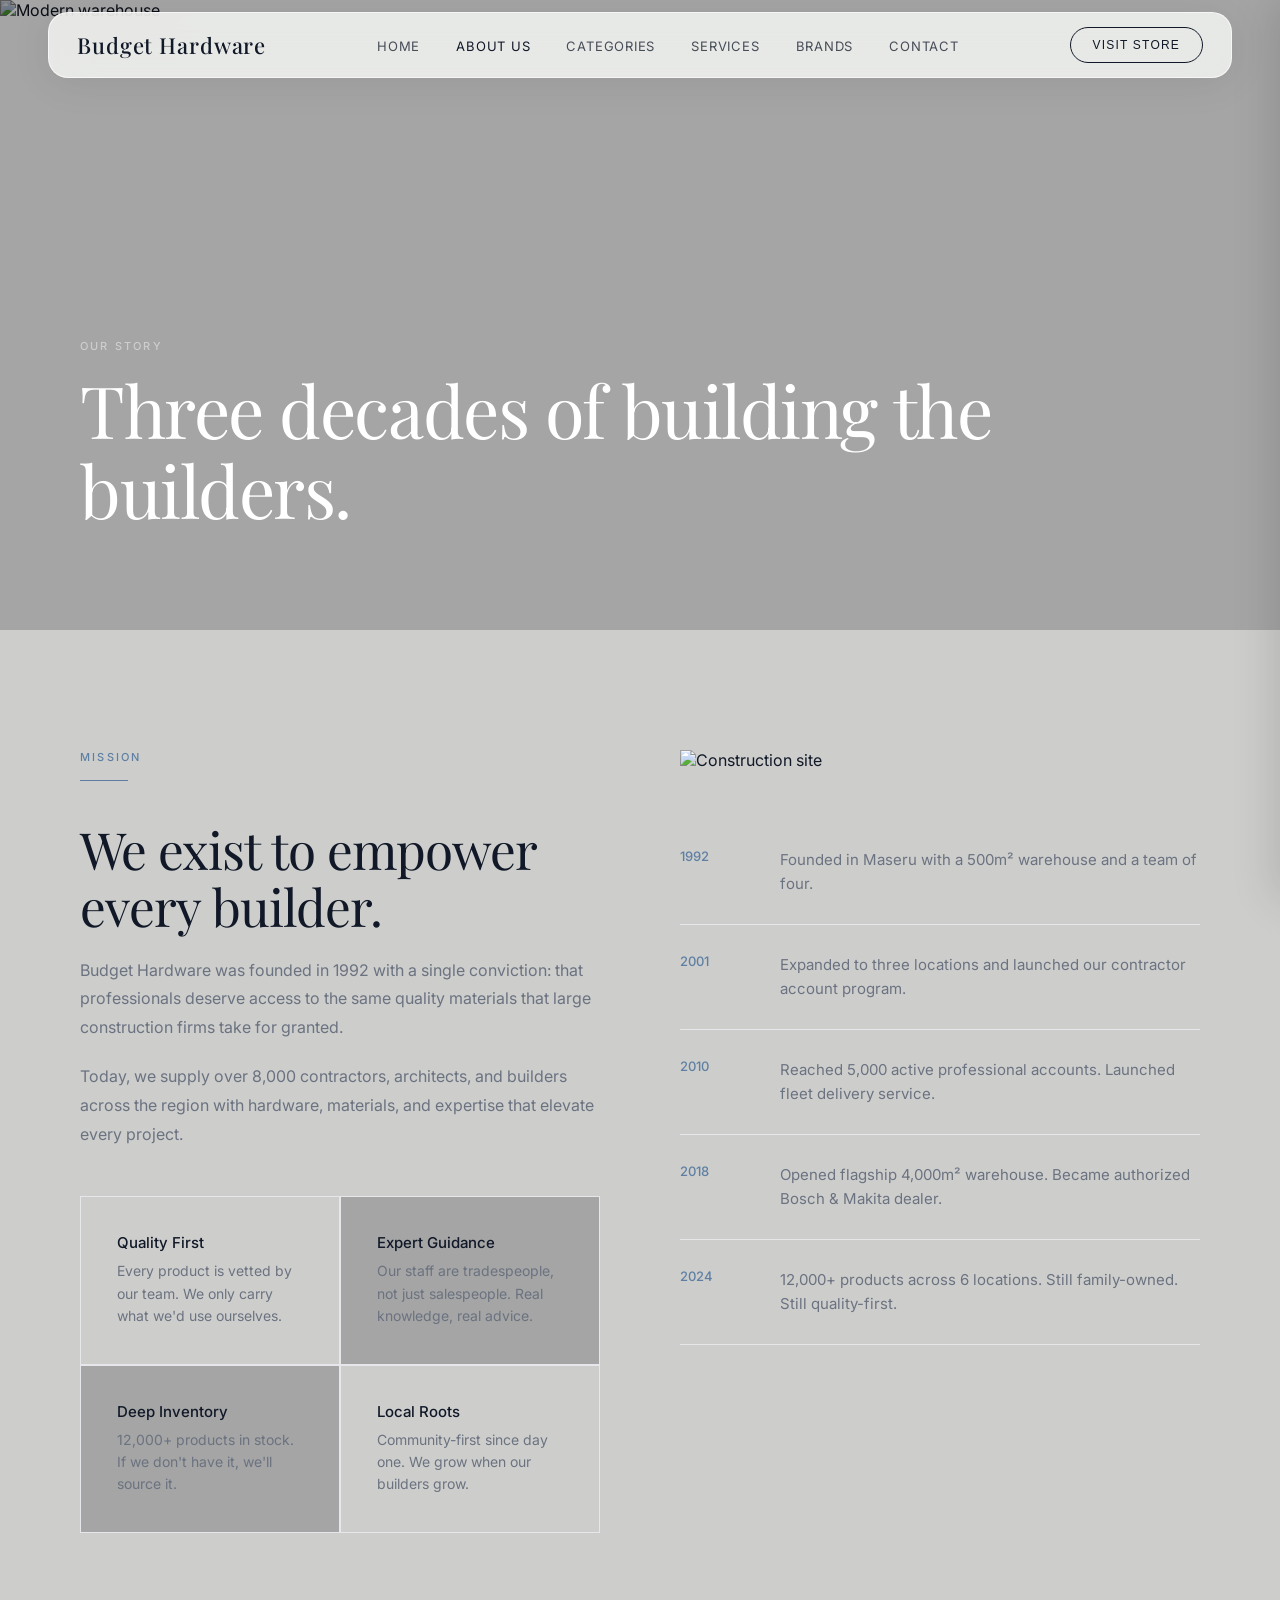
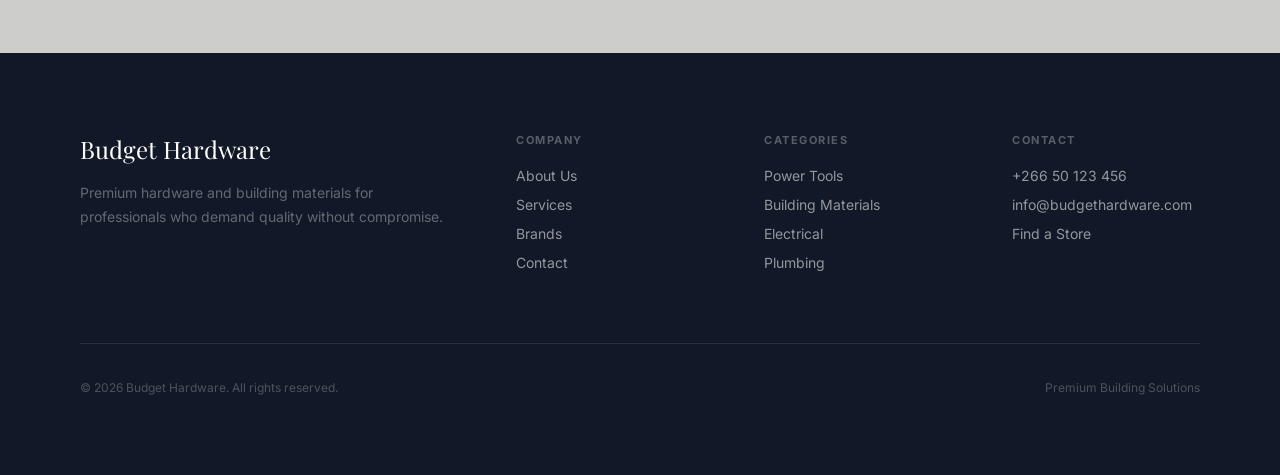
==== Budget-Hardware-Website/about.html @ c2e6a3e8 "Add files via upload" ====
<!DOCTYPE html>
<html lang="en">
<head>
<meta charset="UTF-8"/>
<meta name="viewport" content="width=device-width, initial-scale=1.0"/>
<title>About Us — Budget Hardware</title>
<link rel="preconnect" href="https://fonts.googleapis.com"/>
<link rel="preconnect" href="https://fonts.gstatic.com" crossorigin/>
<link href="https://fonts.googleapis.com/css2?family=Inter:wght@300;400;500;600&family=Playfair+Display:wght@400;500&display=swap" rel="stylesheet"/>
<link rel="stylesheet" href="css/style.css"/>
</head>
<body data-page="about">

<!-- NAV -->
<nav id="nav" class="scrolled">
  <div class="nav-inner">
    <a class="nav-logo" onclick="goPage('home')">Budget Hardware</a>
    <ul class="nav-links">
      <li><a onclick="goPage('home')" data-page="home">Home</a></li>
      <li><a onclick="goPage('about')" data-page="about">About Us</a></li>
      <li><a onclick="goPage('categories')" data-page="categories">Categories</a></li>
      <li><a onclick="goPage('services')" data-page="services">Services</a></li>
      <li><a onclick="goPage('brands')" data-page="brands">Brands</a></li>
      <li><a onclick="goPage('contact')" data-page="contact">Contact</a></li>
    </ul>
    <button class="nav-cta" onclick="goPage('contact')">Visit Store</button>
    <button class="nav-menu-btn" id="navMenuBtn" aria-label="Open menu"><span></span><span></span><span></span></button>
  </div>
</nav>

<!-- MOBILE NAV PANEL -->
<div class="nav-mobile-backdrop" id="navMobileBackdrop"></div>
<div class="nav-mobile-panel" id="navMobilePanel">
  <ul class="nav-mobile-links">
    <li><a onclick="goPage('home')" data-page="home">Home</a></li>
    <li><a onclick="goPage('about')" data-page="about">About Us</a></li>
    <li><a onclick="goPage('categories')" data-page="categories">Categories</a></li>
    <li><a onclick="goPage('services')" data-page="services">Services</a></li>
    <li><a onclick="goPage('brands')" data-page="brands">Brands</a></li>
    <li><a onclick="goPage('contact')" data-page="contact">Contact</a></li>
  </ul>
  <button class="nav-mobile-cta" onclick="goPage('contact')">Visit Store</button>
</div>

<div class="page active" id="page-about">
  <div class="about-hero">
    <img src="https://images.unsplash.com/photo-1497366216548-37526070297c?w=1400&q=80" alt="Modern warehouse" loading="lazy"/>
    <div class="about-hero-content">
      <div>
        <p class="section-eyebrow" style="color:rgba(255,255,255,0.45)">Our Story</p>
        <h2 class="section-h2">Three decades of building the builders.</h2>
      </div>
    </div>
  </div>

  <section class="about-body">
    <div class="about-grid">
      <div>
        <p class="section-eyebrow">Mission</p>
        <div class="divider"></div>
        <h2 class="section-h2">We exist to empower every builder.</h2>
        <p class="section-body" style="margin-bottom:20px">Budget Hardware was founded in 1992 with a single conviction: that professionals deserve access to the same quality materials that large construction firms take for granted.</p>
        <p class="section-body">Today, we supply over 8,000 contractors, architects, and builders across the region with hardware, materials, and expertise that elevate every project.</p>
        <div class="values-grid" style="margin-top:48px">
          <div class="value-card">
            <div class="value-title">Quality First</div>
            <div class="value-desc">Every product is vetted by our team. We only carry what we'd use ourselves.</div>
          </div>
          <div class="value-card" style="background:var(--bg)">
            <div class="value-title">Expert Guidance</div>
            <div class="value-desc">Our staff are tradespeople, not just salespeople. Real knowledge, real advice.</div>
          </div>
          <div class="value-card" style="background:var(--bg)">
            <div class="value-title">Deep Inventory</div>
            <div class="value-desc">12,000+ products in stock. If we don't have it, we'll source it.</div>
          </div>
          <div class="value-card">
            <div class="value-title">Local Roots</div>
            <div class="value-desc">Community-first since day one. We grow when our builders grow.</div>
          </div>
        </div>
      </div>
      <div>
        <img src="https://images.unsplash.com/photo-1504307651254-35680f356dfd?w=800&q=80" alt="Construction site" style="width:100%;aspect-ratio:3/4;object-fit:cover;margin-bottom:2px" loading="lazy"/>
        <div class="timeline">
          <div class="tl-item">
            <span class="tl-year">1992</span>
            <span class="tl-desc">Founded in Maseru with a 500m² warehouse and a team of four.</span>
          </div>
          <div class="tl-item">
            <span class="tl-year">2001</span>
            <span class="tl-desc">Expanded to three locations and launched our contractor account program.</span>
          </div>
          <div class="tl-item">
            <span class="tl-year">2010</span>
            <span class="tl-desc">Reached 5,000 active professional accounts. Launched fleet delivery service.</span>
          </div>
          <div class="tl-item">
            <span class="tl-year">2018</span>
            <span class="tl-desc">Opened flagship 4,000m² warehouse. Became authorized Bosch & Makita dealer.</span>
          </div>
          <div class="tl-item">
            <span class="tl-year">2024</span>
            <span class="tl-desc">12,000+ products across 6 locations. Still family-owned. Still quality-first.</span>
          </div>
        </div>
      </div>
    </div>
  </section>

  <footer>
    <div class="footer-inner">
      <div class="footer-top">
        <div><div class="footer-brand">Budget Hardware</div><p class="footer-tagline">Premium hardware and building materials for professionals who demand quality without compromise.</p></div>
        <div class="footer-col"><h4>Company</h4><a onclick="goPage('about')">About Us</a><a onclick="goPage('services')">Services</a><a onclick="goPage('brands')">Brands</a><a onclick="goPage('contact')">Contact</a></div>
        <div class="footer-col"><h4>Categories</h4><a onclick="goPage('categories')">Power Tools</a><a onclick="goPage('categories')">Building Materials</a><a onclick="goPage('categories')">Electrical</a><a onclick="goPage('categories')">Plumbing</a></div>
        <div class="footer-col"><h4>Contact</h4><a>+266 50 123 456</a><a>info@budgethardware.com</a><a onclick="goPage('contact')">Find a Store</a></div>
      </div>
      <div class="footer-bottom"><span class="footer-copy">© 2026 Budget Hardware. All rights reserved.</span><span class="footer-copy">Premium Building Solutions</span></div>
    </div>
  </footer>
</div>

<script src="js/main.js"></script>
</body>
</html>
---- Budget-Hardware-Website/css/style.css ----
*, *::before, *::after { margin:0; padding:0; box-sizing:border-box; }

:root {
  --bg: #a4a5a4;
  --white: #cdcecc;
  --ink: #111827;
  --muted: #6B7280;
  --accent: #5E7FA3;
  --accent-h: #4D6E90;
  --border: #E5E7EB;
  --sans: 'Inter', system-ui, sans-serif;
  --serif: 'Playfair Display', Georgia, serif;
}

html { scroll-behavior: smooth; }
body { font-family: var(--sans); background: var(--bg); color: var(--ink); overflow-x: hidden; }

/* ── NAV ── */
#nav {
  position: fixed; top: 0; left: 0; right: 0; z-index: 100;
  transition: all 0.5s cubic-bezier(0.16, 1, 0.3, 1);
  padding: 0 48px;
}
#nav.transparent .nav-inner {
  background: transparent;
  border: none;
  box-shadow: none;
  border-radius: 0;
  padding: 28px 0;
  max-width: none;
  margin: 0;
}
#nav.transparent .nav-logo,
#nav.transparent .nav-links a { color: #fff; }
#nav.transparent .nav-cta {
  border-color: rgba(255,255,255,0.5);
  color: #fff;
}
#nav.transparent .nav-menu-btn span { background: #fff; }
#nav.transparent .nav-cta:hover { background: rgba(255,255,255,0.15); }
#nav.scrolled { padding: 12px 48px; }
#nav.scrolled .nav-inner {
  background: rgba(244,245,243,0.85);
  backdrop-filter: blur(20px) saturate(1.5);
  -webkit-backdrop-filter: blur(20px) saturate(1.5);
  border: 1px solid rgba(255,255,255,0.6);
  box-shadow: 0 4px 40px rgba(0,0,0,0.08);
  border-radius: 20px;
  padding: 14px 28px;
  max-width: 1400px;
  margin: 0 auto;
}
.nav-inner { display: flex; align-items: center; justify-content: space-between; transition: all 0.5s cubic-bezier(0.16,1,0.3,1); }
.nav-logo { font-family: var(--serif); font-size: 22px; font-weight: 500; color: var(--ink); text-decoration: none; letter-spacing: 0.04em; transition: color 0.3s; }
.nav-links { display: flex; gap: 36px; list-style: none; }
.nav-links a { font-size: 13px; font-weight: 400; letter-spacing: 0.06em; color: var(--ink); text-decoration: none; text-transform: uppercase; transition: color 0.3s, opacity 0.3s; opacity: 0.75; cursor: pointer; }
.nav-links a:hover { opacity: 1; color: var(--accent); }
.nav-links a.active { opacity: 1; }
.nav-cta {
  font-size: 12px; font-weight: 500; letter-spacing: 0.1em; text-transform: uppercase;
  padding: 10px 22px; border: 1px solid var(--ink); border-radius: 100px;
  background: transparent; color: var(--ink); cursor: pointer;
  transition: all 0.3s;
}
.nav-cta:hover { background: var(--ink); color: #fff; }

/* ── MOBILE NAV TOGGLE ── */
.nav-menu-btn {
  display: none;
  flex-direction: column;
  justify-content: center;
  gap: 5px;
  width: 32px; height: 32px;
  background: transparent; border: none; cursor: pointer;
  padding: 0;
  z-index: 110;
}
.nav-menu-btn span {
  display: block; width: 100%; height: 1.5px;
  background: var(--ink);
  transition: all 0.3s cubic-bezier(0.16,1,0.3,1);
  transform-origin: center;
}
.nav-menu-btn.open span:nth-child(1) { transform: translateY(6.5px) rotate(45deg); }
.nav-menu-btn.open span:nth-child(2) { opacity: 0; }
.nav-menu-btn.open span:nth-child(3) { transform: translateY(-6.5px) rotate(-45deg); }
#nav.transparent .nav-menu-btn.open span { background: #fff; }

.nav-mobile-panel {
  position: fixed; top: 0; right: 0; height: 100vh; width: 100%; max-width: 360px;
  background: var(--white);
  box-shadow: -8px 0 40px rgba(0,0,0,0.12);
  z-index: 105;
  transform: translateX(100%);
  transition: transform 0.45s cubic-bezier(0.16,1,0.3,1);
  display: flex; flex-direction: column;
  padding: 100px 40px 40px;
}
.nav-mobile-panel.open { transform: translateX(0); }
.nav-mobile-links { display: flex; flex-direction: column; gap: 4px; list-style: none; }
.nav-mobile-links a {
  font-family: var(--serif); font-size: 28px; font-weight: 400; color: var(--ink);
  text-decoration: none; padding: 14px 0; border-bottom: 1px solid var(--border);
  cursor: pointer; transition: color 0.3s;
}
.nav-mobile-links a:hover, .nav-mobile-links a.active { color: var(--accent); }
.nav-mobile-cta {
  margin-top: 40px; align-self: flex-start;
  font-size: 12px; font-weight: 500; letter-spacing: 0.1em; text-transform: uppercase;
  padding: 14px 28px; border: 1px solid var(--ink); border-radius: 100px;
  background: var(--ink); color: #fff; cursor: pointer;
}
.nav-mobile-backdrop {
  position: fixed; inset: 0; background: rgba(17,24,39,0.4);
  z-index: 104; opacity: 0; pointer-events: none;
  transition: opacity 0.4s ease;
}
.nav-mobile-backdrop.open { opacity: 1; pointer-events: auto; }

/* ── PAGES ── */
.page { display: none; }
.page.active { display: block; }

/* ── HERO ── */
.hero {
  position: relative; width: 100vw; height: 100vh; min-height: 700px;
  overflow: hidden; display: flex; align-items: center;
}
.hero-bg {
  position: absolute; inset: 0;
  background-image: url('../images/hero.jpg');
  background-size: cover; background-position: center;
  transform: scale(1.08);
  transition: transform 8s cubic-bezier(0.16, 1, 0.3, 1);
  animation: heroZoom 8s cubic-bezier(0.16,1,0.3,1) forwards;
}
@keyframes heroZoom { from { transform: scale(1.08); } to { transform: scale(1.0); } }
.hero-overlay { position: absolute; inset: 0; background: linear-gradient(to right, rgba(0,0,0,0.65) 0%, rgba(0,0,0,0.3) 60%, rgba(0,0,0,0.1) 100%); }
.hero-word {
  position: absolute; bottom: -40px; right: -30px;
  font-family: var(--serif); font-size: clamp(200px, 30vw, 380px);
  font-weight: 500; color: rgba(255,255,255,0.04);
  line-height: 1; pointer-events: none; user-select: none;
  letter-spacing: -0.02em;
}
.hero-content {
  position: relative; z-index: 2;
  padding: 0 80px; max-width: 760px;
  animation: heroFade 1.2s cubic-bezier(0.16,1,0.3,1) 0.3s both;
}
@keyframes heroFade { from { opacity:0; transform: translateY(30px); } to { opacity:1; transform: translateY(0); } }
.hero-eyebrow { font-size: 11px; font-weight: 500; letter-spacing: 0.2em; text-transform: uppercase; color: rgba(255,255,255,0.55); margin-bottom: 24px; }
.hero-h1 { font-family: var(--serif); font-size: clamp(44px, 6vw, 80px); font-weight: 400; color: #fff; line-height: 1.08; margin-bottom: 28px; letter-spacing: -0.02em; }
.hero-sub { font-size: 16px; font-weight: 300; color: rgba(255,255,255,0.68); line-height: 1.7; max-width: 460px; margin-bottom: 44px; }
.hero-btns { display: flex; gap: 16px; flex-wrap: wrap; }
.btn-primary { font-size: 13px; font-weight: 500; letter-spacing: 0.08em; text-transform: uppercase; padding: 14px 32px; background: #fff; color: var(--ink); border: none; border-radius: 100px; cursor: pointer; transition: all 0.3s; }
.btn-primary:hover { background: var(--accent); color: #fff; transform: translateY(-1px); }
.btn-ghost { font-size: 13px; font-weight: 500; letter-spacing: 0.08em; text-transform: uppercase; padding: 14px 32px; background: transparent; color: #fff; border: 1px solid rgba(255,255,255,0.4); border-radius: 100px; cursor: pointer; transition: all 0.3s; }
.btn-ghost:hover { background: rgba(255,255,255,0.1); border-color: rgba(255,255,255,0.7); }
.hero-scroll { position: absolute; bottom: 36px; left: 80px; z-index: 2; display: flex; align-items: center; gap: 12px; }
.scroll-line { width: 48px; height: 1px; background: rgba(255,255,255,0.35); }
.scroll-label { font-size: 10px; letter-spacing: 0.2em; text-transform: uppercase; color: rgba(255,255,255,0.4); }

/* ── SECTION COMMONS ── */
section { padding: 120px 80px; }
.section-eyebrow { font-size: 11px; font-weight: 500; letter-spacing: 0.2em; text-transform: uppercase; color: var(--accent); margin-bottom: 16px; }
.section-h2 { font-family: var(--serif); font-size: clamp(32px, 4vw, 52px); font-weight: 400; line-height: 1.12; letter-spacing: -0.02em; margin-bottom: 20px; }
.section-body { font-size: 16px; color: var(--muted); line-height: 1.8; max-width: 560px; }
.divider { width: 48px; height: 1px; background: var(--accent); margin-bottom: 40px; }

/* ── HOME: INTRO ── */
.intro { background: var(--white); }
.intro-grid { display: grid; grid-template-columns: 1fr 1fr; gap: 80px; align-items: center; max-width: 1200px; margin: 0 auto; }
.intro-stat-grid { display: grid; grid-template-columns: 1fr 1fr; gap: 2px; margin-top: 60px; background: var(--border); border: 1px solid var(--border); }
.stat-cell { background: var(--bg); padding: 32px; }
.stat-num { font-family: var(--serif); font-size: 44px; font-weight: 400; color: var(--ink); letter-spacing: -0.02em; }
.stat-label { font-size: 12px; color: var(--muted); letter-spacing: 0.08em; text-transform: uppercase; margin-top: 4px; }
.intro-img { width: 100%; aspect-ratio: 3/4; object-fit: cover; }

/* ── HOME: CATEGORIES STRIP ── */
.cats-strip { background: var(--bg); }
.cats-header { display: flex; justify-content: space-between; align-items: flex-end; margin-bottom: 60px; max-width: 1200px; margin-left: auto; margin-right: auto; }
.cats-grid { display: grid; grid-template-columns: repeat(3, 1fr); gap: 2px; max-width: 1200px; margin: 0 auto; }
.cat-card { position: relative; overflow: hidden; aspect-ratio: 4/5; cursor: pointer; background: #222; }
.cat-card img { width: 100%; height: 100%; object-fit: cover; transition: transform 0.7s cubic-bezier(0.16,1,0.3,1); filter: brightness(0.65); }
.cat-card:hover img { transform: scale(1.06); filter: brightness(0.5); }
.cat-info { position: absolute; bottom: 0; left: 0; right: 0; padding: 32px; }
.cat-name { font-family: var(--serif); font-size: 22px; color: #fff; font-weight: 400; margin-bottom: 6px; }
.cat-count { font-size: 11px; color: rgba(185, 181, 181, 0.5); letter-spacing: 0.1em; text-transform: uppercase; }
.cat-arrow { position: absolute; top: 28px; right: 28px; width: 36px; height: 36px; border: 1px solid rgba(255,255,255,0.25); border-radius: 50%; display: flex; align-items: center; justify-content: center; opacity: 0; transition: opacity 0.3s; }
.cat-arrow svg { width: 14px; height: 14px; stroke: #fff; fill: none; }
.cat-card:hover .cat-arrow { opacity: 1; }

/* ── HOME: BRANDS MINI ── */
.brands-mini { background: var(--white); padding: 80px; }
.brands-mini-inner { max-width: 1200px; margin: 0 auto; }
.brands-row { display: flex; justify-content: space-between; align-items: center; margin-top: 60px; flex-wrap: wrap; gap: 40px; }
.brand-logo { font-family: var(--serif); font-size: 20px; font-weight: 400; color: var(--border); letter-spacing: 0.05em; transition: color 0.3s; cursor: pointer; }
.brand-logo:hover { color: var(--ink); }

/* ── HOME: FEATURE SPLIT ── */
.feature-split { background: var(--ink); color: #fff; }
.feature-split-inner { display: grid; grid-template-columns: 1fr 1fr; max-width: 1200px; margin: 0 auto; gap: 80px; align-items: center; }
.feature-split .section-eyebrow { color: rgba(255,255,255,0.4); }
.feature-split .section-h2 { color: #fff; }
.feature-split .section-body { color: rgba(255,255,255,0.55); }
.feature-split .divider { background: rgba(255,255,255,0.2); }
.feature-img { width: 100%; aspect-ratio: 1; object-fit: cover; }
.feature-list { display: flex; flex-direction: column; gap: 0; margin-top: 40px; }
.feature-item { display: flex; gap: 20px; padding: 24px 0; border-bottom: 1px solid rgba(255,255,255,0.08); }
.feature-num { font-size: 11px; color: rgba(255,255,255,0.25); letter-spacing: 0.1em; padding-top: 3px; min-width: 28px; }
.feature-text { font-size: 15px; color: rgba(255,255,255,0.7); line-height: 1.6; }

/* ── ABOUT ── */
.about-hero { position: relative; width: 100%; height: 70vh; overflow: hidden; }
.about-hero img { width: 100%; height: 100%; object-fit: cover; filter: brightness(0.55); }
.about-hero-content { position: absolute; inset: 0; display: flex; align-items: flex-end; padding: 80px; }
.about-hero-content .section-h2 { color: #fff; font-size: clamp(40px, 6vw, 72px); }
.about-body { background: var(--white); }
.about-grid { display: grid; grid-template-columns: 1fr 1fr; gap: 80px; max-width: 1200px; margin: 0 auto; align-items: start; }
.timeline { display: flex; flex-direction: column; gap: 0; margin-top: 48px; }
.tl-item { display: grid; grid-template-columns: 80px 1fr; gap: 20px; padding: 28px 0; border-bottom: 1px solid var(--border); }
.tl-year { font-size: 13px; font-weight: 500; color: var(--accent); }
.tl-desc { font-size: 15px; color: var(--muted); line-height: 1.6; }
.values-grid { display: grid; grid-template-columns: 1fr 1fr; gap: 2px; background: var(--border); border: 1px solid var(--border); margin-top: 40px; }
.value-card { background: var(--white); padding: 36px; }
.value-title { font-size: 15px; font-weight: 500; margin-bottom: 8px; }
.value-desc { font-size: 14px; color: var(--muted); line-height: 1.6; }

/* ── CATEGORIES PAGE ── */
.cats-page-hero { background: var(--ink); padding: 160px 80px 80px; }
.cats-page-hero .section-h2 { color: #fff; font-size: clamp(40px, 5vw, 64px); }
.cats-full { background: var(--bg); }
.cat-full-item { display: grid; grid-template-columns: 1fr 1fr; gap: 0; max-width: none; }
.cat-full-item:nth-child(even) .cat-full-img { order: -1; }
.cat-full-img { aspect-ratio: 4/3; overflow: hidden; }
.cat-full-img img { width: 100%; height: 100%; object-fit: cover; transition: transform 0.8s cubic-bezier(0.16,1,0.3,1); }
.cat-full-item:hover .cat-full-img img { transform: scale(1.04); }
.cat-full-text { padding: 80px; display: flex; flex-direction: column; justify-content: center; background: var(--white); }
.cat-full-item:nth-child(even) .cat-full-text { background: var(--bg); }
.cat-tag { display: inline-block; font-size: 10px; letter-spacing: 0.16em; text-transform: uppercase; color: var(--accent); border: 1px solid var(--accent); padding: 6px 14px; border-radius: 100px; margin-bottom: 28px; }
.cat-full-h3 { font-family: var(--serif); font-size: clamp(28px, 3vw, 40px); font-weight: 400; margin-bottom: 20px; letter-spacing: -0.01em; }
.cat-full-p { font-size: 15px; color: var(--muted); line-height: 1.8; }

/* ── SERVICES ── */
.services-hero { background: var(--bg); padding: 160px 80px 80px; max-width: none; }
.services-hero .section-h2 { font-size: clamp(40px, 5vw, 64px); }
.services-list { background: var(--white); }
.service-row { display: grid; grid-template-columns: 80px 1fr 1fr; gap: 0; padding: 60px 80px; border-bottom: 1px solid var(--border); align-items: start; max-width: 1400px; margin: 0 auto; transition: background 0.3s; }
.service-row:hover { background: var(--bg); }
.svc-num { font-size: 13px; color: var(--muted); letter-spacing: 0.08em; padding-top: 6px; }
.svc-name { font-family: var(--serif); font-size: clamp(24px, 2.5vw, 36px); font-weight: 400; }
.svc-desc { font-size: 15px; color: var(--muted); line-height: 1.7; padding-top: 8px; }

/* ── BRANDS PAGE ── */
.brands-hero { background: var(--ink); padding: 160px 80px 80px; }
.brands-hero .section-h2 { color: #fff; font-size: clamp(40px, 5vw, 64px); }
.brands-body { background: var(--bg); padding: 100px 80px; }
.brands-body-inner { max-width: 1200px; margin: 0 auto; }
.brands-featured { display: grid; grid-template-columns: repeat(3, 1fr); gap: 2px; background: var(--border); border: 1px solid var(--border); }
.brand-cell { background: var(--white); padding: 60px 40px; display: flex; flex-direction: column; align-items: center; justify-content: center; gap: 12px; cursor: pointer; transition: background 0.3s; }
.brand-cell:hover { background: var(--bg); }
.brand-cell-name { font-family: var(--serif); font-size: 28px; font-weight: 400; color: var(--ink); }
.brand-cell-tag { font-size: 11px; color: var(--muted); letter-spacing: 0.1em; text-transform: uppercase; }
.brand-cell-dot { width: 6px; height: 6px; border-radius: 50%; background: var(--accent); }
.brands-all { display: grid; grid-template-columns: repeat(4, 1fr); gap: 2px; background: var(--border); border: 1px solid var(--border); margin-top: 2px; }
.brand-all-cell { background: var(--white); padding: 36px 28px; font-family: var(--serif); font-size: 20px; font-weight: 400; color: var(--muted); cursor: pointer; transition: all 0.3s; }
.brand-all-cell:hover { color: var(--ink); background: var(--bg); }

/* ── CONTACT ── */
.contact-hero { background: var(--bg); padding: 160px 80px 80px; }
.contact-hero .section-h2 { font-size: clamp(40px, 5vw, 64px); }
.contact-body { background: var(--white); }
.contact-grid { display: grid; grid-template-columns: 1fr 1fr; gap: 0; max-width: none; }
.contact-form-side { padding: 80px; }
.contact-info-side { padding: 80px; background: var(--bg); }
.form-group { margin-bottom: 28px; }
.form-label { display: block; font-size: 11px; letter-spacing: 0.12em; text-transform: uppercase; color: var(--muted); margin-bottom: 10px; }
.form-input, .form-textarea {
  width: 100%; padding: 16px 0; border: none; border-bottom: 1px solid var(--border);
  background: transparent; font-family: var(--sans); font-size: 15px; color: var(--ink);
  transition: border-color 0.3s; outline: none; resize: none;
}
.form-input:focus, .form-textarea:focus { border-bottom-color: var(--accent); }
.form-textarea { height: 120px; }
.form-submit { display: inline-flex; align-items: center; gap: 10px; font-size: 13px; font-weight: 500; letter-spacing: 0.1em; text-transform: uppercase; padding: 16px 36px; background: var(--ink); color: #fff; border: none; border-radius: 100px; cursor: pointer; transition: all 0.3s; margin-top: 16px; }
.form-submit:hover { background: var(--accent); transform: translateY(-1px); }
.info-item { margin-bottom: 40px; }
.info-label { font-size: 11px; letter-spacing: 0.12em; text-transform: uppercase; color: var(--accent); margin-bottom: 10px; }
.info-val { font-size: 15px; color: var(--ink); line-height: 1.6; }
.hours-grid { display: flex; flex-direction: column; gap: 8px; margin-top: 8px; }
.hours-row { display: flex; justify-content: space-between; font-size: 14px; color: var(--muted); padding-bottom: 8px; border-bottom: 1px solid var(--border); }
.map-placeholder { width: 100%; height: 360px; background: #ddd; overflow: hidden; }
.map-placeholder img { width: 100%; height: 100%; object-fit: cover; filter: grayscale(1); }

/* ── FOOTER ── */
footer { background: var(--ink); padding: 80px; }
.footer-inner { max-width: 1200px; margin: 0 auto; }
.footer-top { display: grid; grid-template-columns: 2fr 1fr 1fr 1fr; gap: 60px; padding-bottom: 60px; border-bottom: 1px solid rgba(255,255,255,0.1); }
.footer-brand { font-family: var(--serif); font-size: 24px; color: #fff; font-weight: 400; margin-bottom: 16px; }
.footer-tagline { font-size: 14px; color: rgba(255,255,255,0.35); line-height: 1.7; }
.footer-col h4 { font-size: 11px; letter-spacing: 0.14em; text-transform: uppercase; color: rgba(255,255,255,0.3); margin-bottom: 20px; }
.footer-col a { display: block; font-size: 14px; color: rgba(255,255,255,0.55); text-decoration: none; margin-bottom: 12px; cursor: pointer; transition: color 0.3s; }
.footer-col a:hover { color: #fff; }
.footer-bottom { display: flex; justify-content: space-between; align-items: center; padding-top: 36px; }
.footer-copy { font-size: 12px; color: rgba(255,255,255,0.25); }

/* ── TRANSITIONS ── */
.page { animation: pageFade 0.5s cubic-bezier(0.16,1,0.3,1) both; }
@keyframes pageFade { from { opacity:0; transform: translateY(16px); } to { opacity:1; transform: translateY(0); } }

/* ══════════════════════════════════════════════
   RESPONSIVE / MOBILE
   ══════════════════════════════════════════════ */

/* Tablet and below */
@media (max-width: 900px) {
  section { padding: 80px 32px; }
  #nav { padding: 0 24px; }
  #nav.scrolled { padding: 12px 24px; }
  .hero-content { padding: 0 32px; }
  .hero-scroll { left: 32px; }

  .intro-grid, .about-grid, .contact-grid { grid-template-columns: 1fr; }
  .intro-stat-grid { grid-template-columns: 1fr 1fr; }

  .cats-grid { grid-template-columns: 1fr 1fr; }

  .cat-full-item { grid-template-columns: 1fr; }
  .cat-full-item:nth-child(even) .cat-full-img { order: 0; }

  .feature-split-inner { grid-template-columns: 1fr; }

  .service-row { grid-template-columns: 40px 1fr; row-gap: 16px; padding: 44px 32px; }
  .svc-desc { grid-column: 2; }

  .brands-featured { grid-template-columns: 1fr 1fr; }
  .brands-all { grid-template-columns: repeat(3, 1fr); }

  .footer-top { grid-template-columns: 1fr 1fr; gap: 40px; }

  .about-hero-content, .brands-hero, .cats-page-hero, .services-hero, .contact-hero { padding-left: 32px; padding-right: 32px; }
  .contact-form-side, .contact-info-side { padding: 48px 32px; }
  .cat-full-text { padding: 48px 32px; }

  footer { padding: 64px 32px; }
}

/* Phones */
@media (max-width: 600px) {
  /* Hide desktop inline nav, show hamburger */
  .nav-links { display: none; }
  .nav-cta { display: none; }
  .nav-menu-btn { display: flex; }

  .hero-h1 { font-size: clamp(36px, 9vw, 52px); }
  .hero-sub { font-size: 15px; }
  .hero-btns { flex-direction: column; align-items: stretch; }
  .hero-btns button { width: 100%; text-align: center; }

  section { padding: 64px 24px; }
  .about-hero-content, .brands-hero, .cats-page-hero, .services-hero, .contact-hero { padding: 140px 24px 56px; }

  .cats-grid { grid-template-columns: 1fr; }
  .cats-header { flex-direction: column; align-items: flex-start; gap: 24px; }
  .cats-header .btn-primary { width: 100%; text-align: center; }

  .brands-featured { grid-template-columns: 1fr; }
  .brands-all { grid-template-columns: 1fr 1fr; }
  .brands-row { gap: 28px 36px; }

  .intro-stat-grid, .values-grid { grid-template-columns: 1fr; }

  .cat-full-text { padding: 40px 24px; }
  .cat-full-h3 { font-size: 28px; }

  .service-row { grid-template-columns: 1fr; padding: 36px 24px; }
  .svc-desc { grid-column: 1; }
  .svc-num { padding-top: 0; }

  .contact-form-side, .contact-info-side { padding: 40px 24px; }

  .footer-top { grid-template-columns: 1fr; gap: 36px; }
  footer { padding: 56px 24px; }
  .footer-bottom { flex-direction: column; align-items: flex-start; gap: 8px; }

  .nav-mobile-panel { max-width: 100%; padding: 96px 28px 32px; }
  .nav-mobile-links a { font-size: 24px; }
}
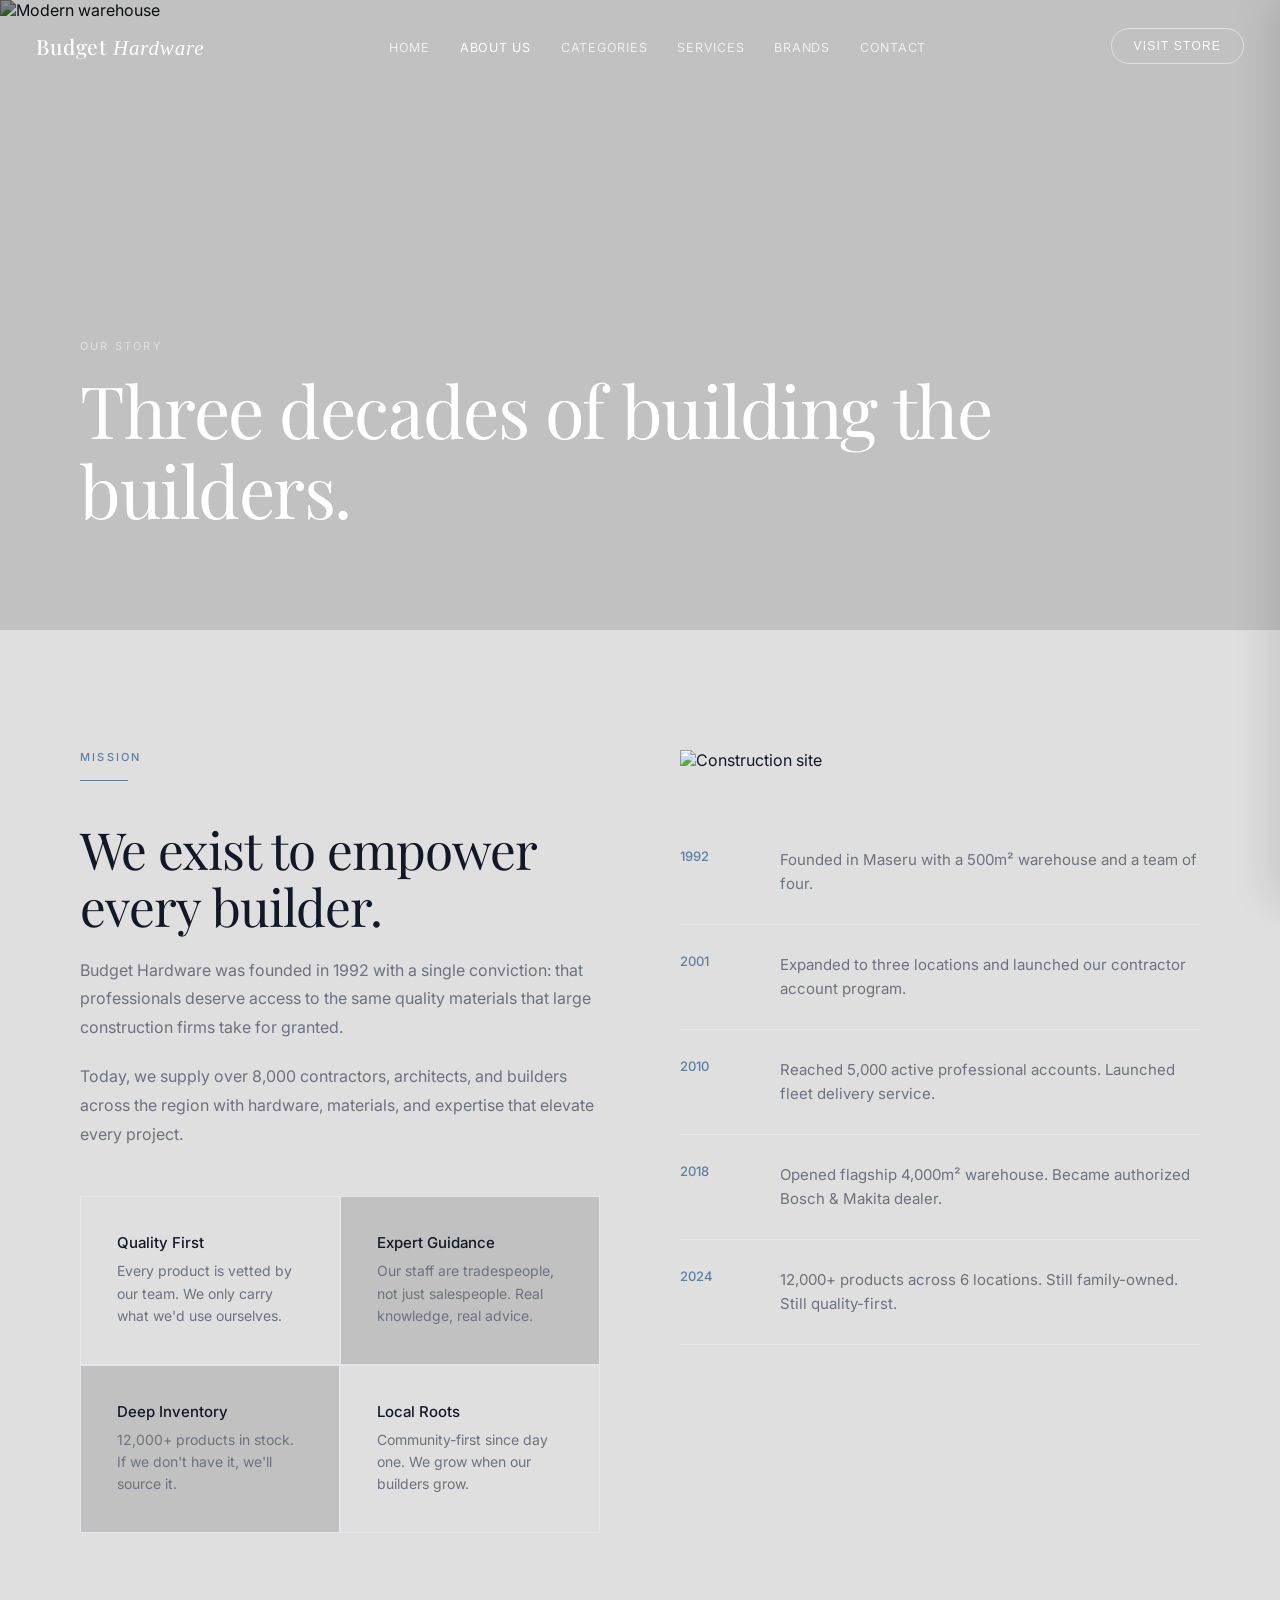
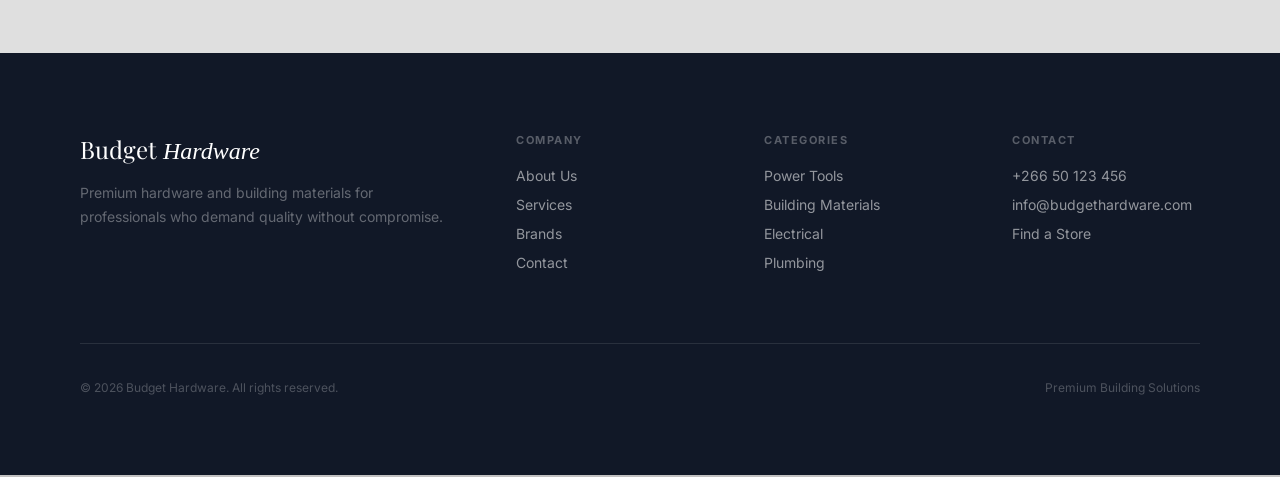
==== commit b1028224: "logo&footer font edit, logo cursor fixed" ====
--- a/Budget-Hardware-Website/about.html
+++ b/Budget-Hardware-Website/about.html
@@ -14,7 +14,7 @@
 <!-- NAV -->
 <nav id="nav" class="scrolled">
   <div class="nav-inner">
-    <a class="nav-logo" onclick="goPage('home')">Budget Hardware</a>
+    <a class="nav-logo" onclick="goPage('home')">Budget <em>Hardware</em></a>
     <ul class="nav-links">
       <li><a onclick="goPage('home')" data-page="home">Home</a></li>
       <li><a onclick="goPage('about')" data-page="about">About Us</a></li>
@@ -111,7 +111,7 @@
   <footer>
     <div class="footer-inner">
       <div class="footer-top">
-        <div><div class="footer-brand">Budget Hardware</div><p class="footer-tagline">Premium hardware and building materials for professionals who demand quality without compromise.</p></div>
+        <div><div class="footer-brand">Budget <em>Hardware</em></div><p class="footer-tagline">Premium hardware and building materials for professionals who demand quality without compromise.</p></div>
         <div class="footer-col"><h4>Company</h4><a onclick="goPage('about')">About Us</a><a onclick="goPage('services')">Services</a><a onclick="goPage('brands')">Brands</a><a onclick="goPage('contact')">Contact</a></div>
         <div class="footer-col"><h4>Categories</h4><a onclick="goPage('categories')">Power Tools</a><a onclick="goPage('categories')">Building Materials</a><a onclick="goPage('categories')">Electrical</a><a onclick="goPage('categories')">Plumbing</a></div>
         <div class="footer-col"><h4>Contact</h4><a>+266 50 123 456</a><a>info@budgethardware.com</a><a onclick="goPage('contact')">Find a Store</a></div>
--- a/Budget-Hardware-Website/css/style.css
+++ b/Budget-Hardware-Website/css/style.css
@@ -1,8 +1,8 @@
 *, *::before, *::after { margin:0; padding:0; box-sizing:border-box; }
 
 :root {
-  --bg: #a4a5a4;
-  --white: #cdcecc;
+  --bg: #c2c1c1;
+  --white: #dfdfdf;
   --ink: #111827;
   --muted: #6B7280;
   --accent: #5E7FA3;
@@ -51,7 +51,7 @@
   margin: 0 auto;
 }
 .nav-inner { display: flex; align-items: center; justify-content: space-between; transition: all 0.5s cubic-bezier(0.16,1,0.3,1); }
-.nav-logo { font-family: var(--serif); font-size: 22px; font-weight: 500; color: var(--ink); text-decoration: none; letter-spacing: 0.04em; transition: color 0.3s; }
+.nav-logo { font-family: var(--serif); font-size: 22px; font-weight: 500; color: var(--ink); text-decoration: none; letter-spacing: 0.04em; transition: color 0.3s; cursor: pointer; }
 .nav-links { display: flex; gap: 36px; list-style: none; }
 .nav-links a { font-size: 13px; font-weight: 400; letter-spacing: 0.06em; color: var(--ink); text-decoration: none; text-transform: uppercase; transition: color 0.3s, opacity 0.3s; opacity: 0.75; cursor: pointer; }
 .nav-links a:hover { opacity: 1; color: var(--accent); }
@@ -168,6 +168,17 @@
 .section-body { font-size: 16px; color: var(--muted); line-height: 1.8; max-width: 560px; }
 .divider { width: 48px; height: 1px; background: var(--accent); margin-bottom: 40px; }
 
+/* ── HOME: SLIDESHOW ── */
+.slideshow { padding: 0; position: relative; width: 100%; height: 70vh; min-height: 420px; overflow: hidden; }
+.slideshow-track { position: relative; width: 100%; height: 100%; }
+.slide {
+  position: absolute; inset: 0;
+  width: 100%; height: 100%; object-fit: cover;
+  opacity: 0;
+  transition: opacity 1.2s ease-in-out;
+}
+.slide.active { opacity: 1; }
+
 /* ── HOME: INTRO ── */
 .intro { background: var(--white); }
 .intro-grid { display: grid; grid-template-columns: 1fr 1fr; gap: 80px; align-items: center; max-width: 1200px; margin: 0 auto; }
@@ -175,7 +186,14 @@
 .stat-cell { background: var(--bg); padding: 32px; }
 .stat-num { font-family: var(--serif); font-size: 44px; font-weight: 400; color: var(--ink); letter-spacing: -0.02em; }
 .stat-label { font-size: 12px; color: var(--muted); letter-spacing: 0.08em; text-transform: uppercase; margin-top: 4px; }
-.intro-img { width: 100%; aspect-ratio: 3/4; object-fit: cover; }
+.intro-img-wrap { position: relative; width: 100%; aspect-ratio: 3/4; overflow: hidden; }
+.intro-img {
+  position: absolute; inset: 0;
+  width: 100%; height: 100%; object-fit: cover;
+  opacity: 0;
+  transition: opacity 1.2s ease-in-out;
+}
+.intro-img.active { opacity: 1; }
 
 /* ── HOME: CATEGORIES STRIP ── */
 .cats-strip { background: var(--bg); }
@@ -195,11 +213,11 @@
 .brands-mini { background: var(--white); padding: 80px; }
 .brands-mini-inner { max-width: 1200px; margin: 0 auto; }
 .brands-row { display: flex; justify-content: space-between; align-items: center; margin-top: 60px; flex-wrap: wrap; gap: 40px; }
-.brand-logo { font-family: var(--serif); font-size: 20px; font-weight: 400; color: var(--border); letter-spacing: 0.05em; transition: color 0.3s; cursor: pointer; }
+.brand-logo { font-family: var(--serif); font-size: 20px; font-weight: 400; color: var(--ink); letter-spacing: 0.05em; transition: color 0.3s; cursor: pointer; }
 .brand-logo:hover { color: var(--ink); }
 
 /* ── HOME: FEATURE SPLIT ── */
-.feature-split { background: var(--ink); color: #fff; }
+.feature-split { background: #2a529b; color: #fff; }
 .feature-split-inner { display: grid; grid-template-columns: 1fr 1fr; max-width: 1200px; margin: 0 auto; gap: 80px; align-items: center; }
 .feature-split .section-eyebrow { color: rgba(255,255,255,0.4); }
 .feature-split .section-h2 { color: #fff; }
@@ -210,6 +228,7 @@
 .feature-item { display: flex; gap: 20px; padding: 24px 0; border-bottom: 1px solid rgba(255,255,255,0.08); }
 .feature-num { font-size: 11px; color: rgba(255,255,255,0.25); letter-spacing: 0.1em; padding-top: 3px; min-width: 28px; }
 .feature-text { font-size: 15px; color: rgba(255,255,255,0.7); line-height: 1.6; }
+
 
 /* ── ABOUT ── */
 .about-hero { position: relative; width: 100%; height: 70vh; overflow: hidden; }
@@ -270,7 +289,7 @@
 /* ── CONTACT ── */
 .contact-hero { background: var(--bg); padding: 160px 80px 80px; }
 .contact-hero .section-h2 { font-size: clamp(40px, 5vw, 64px); }
-.contact-body { background: var(--white); }
+.contact-body { background: #fff; }
 .contact-grid { display: grid; grid-template-columns: 1fr 1fr; gap: 0; max-width: none; }
 .contact-form-side { padding: 80px; }
 .contact-info-side { padding: 80px; background: var(--bg); }
@@ -313,6 +332,34 @@
    RESPONSIVE / MOBILE
    ══════════════════════════════════════════════ */
 
+/* ── NAV TAPER: gradually tighten across desktop widths ── */
+@media (max-width: 1300px) {
+  #nav { padding: 0 36px; }
+  #nav.scrolled { padding: 12px 36px; }
+  #nav.scrolled .nav-inner { padding: 14px 24px; }
+  .nav-links { gap: 30px; }
+  .nav-links a { font-size: 12.5px; }
+  .nav-logo { font-size: 21px; }
+}
+
+@media (max-width: 1150px) {
+  #nav { padding: 0 24px; }
+  #nav.scrolled { padding: 12px 24px; }
+  #nav.scrolled .nav-inner { padding: 12px 20px; }
+  .nav-links { gap: 26px; }
+  .nav-links a { font-size: 12px; }
+  .nav-cta { padding: 9px 18px; }
+  .nav-logo { font-size: 20px; }
+}
+
+/* Real desktop nav stays inline all the way down to here —
+   hamburger only kicks in once there genuinely isn't room */
+@media (max-width: 1024px) {
+  .nav-links { display: none; }
+  .nav-cta { display: none; }
+  .nav-menu-btn { display: flex; }
+}
+
 /* Tablet and below */
 @media (max-width: 900px) {
   section { padding: 80px 32px; }
@@ -352,6 +399,7 @@
   .nav-links { display: none; }
   .nav-cta { display: none; }
   .nav-menu-btn { display: flex; }
+ 
 
   .hero-h1 { font-size: clamp(36px, 9vw, 52px); }
   .hero-sub { font-size: 15px; }
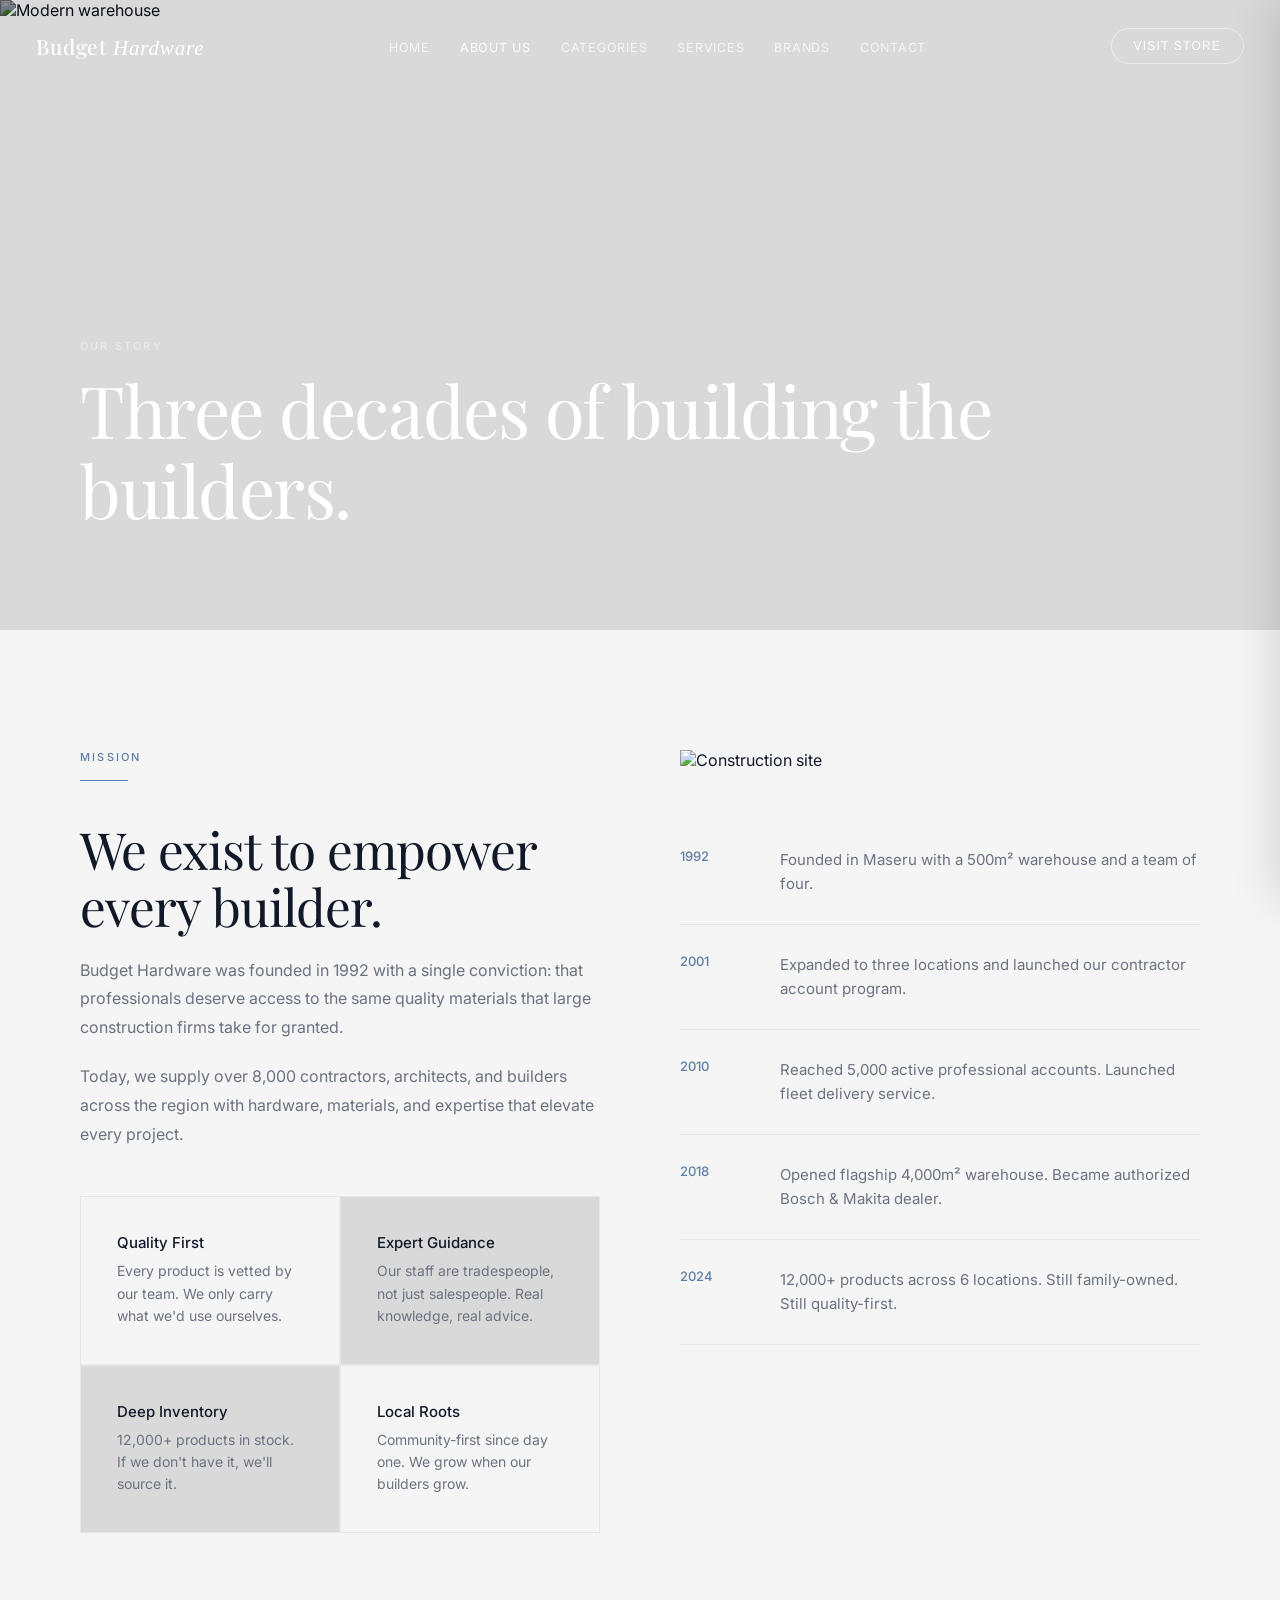
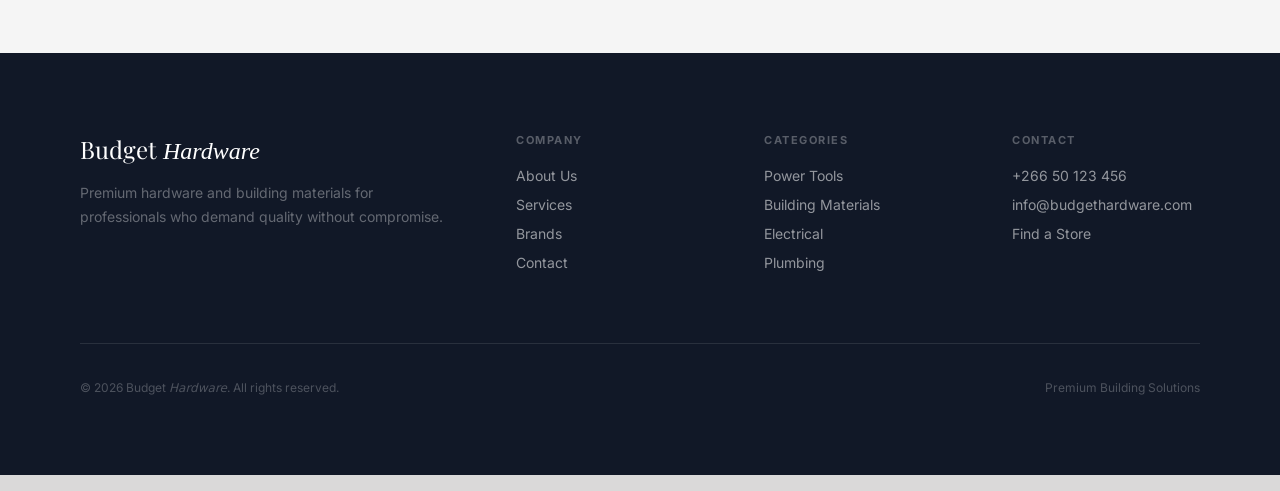
==== commit 556a0223: "contact page done" ====
--- a/Budget-Hardware-Website/about.html
+++ b/Budget-Hardware-Website/about.html
@@ -116,7 +116,7 @@
         <div class="footer-col"><h4>Categories</h4><a onclick="goPage('categories')">Power Tools</a><a onclick="goPage('categories')">Building Materials</a><a onclick="goPage('categories')">Electrical</a><a onclick="goPage('categories')">Plumbing</a></div>
         <div class="footer-col"><h4>Contact</h4><a>+266 50 123 456</a><a>info@budgethardware.com</a><a onclick="goPage('contact')">Find a Store</a></div>
       </div>
-      <div class="footer-bottom"><span class="footer-copy">© 2026 Budget Hardware. All rights reserved.</span><span class="footer-copy">Premium Building Solutions</span></div>
+      <div class="footer-bottom"><span class="footer-copy">© 2026 Budget <em>Hardware</em>. All rights reserved.</span><span class="footer-copy">Premium Building Solutions</span></div>
     </div>
   </footer>
 </div>
--- a/Budget-Hardware-Website/css/style.css
+++ b/Budget-Hardware-Website/css/style.css
@@ -1,8 +1,8 @@
 *, *::before, *::after { margin:0; padding:0; box-sizing:border-box; }
 
 :root {
-  --bg: #c2c1c1;
-  --white: #dfdfdf;
+  --bg: #dad9d9;
+  --white: #f5f5f5;
   --ink: #111827;
   --muted: #6B7280;
   --accent: #5E7FA3;
@@ -435,3 +435,8 @@
   .nav-mobile-panel { max-width: 100%; padding: 96px 28px 32px; }
   .nav-mobile-links a { font-size: 24px; }
 }
+.contact-info-side .info-label { color: #fff; }
+.contact-info-side .info-val { color: #fff; }
+.contact-info-side .hours-row { color: #fff; border-bottom-color: rgba(255,255,255,0.2); }
+.contact-form-side .form-label { color: var(--ink); }
+.contact-form-side .section-eyebrow { color: var(--ink); }
